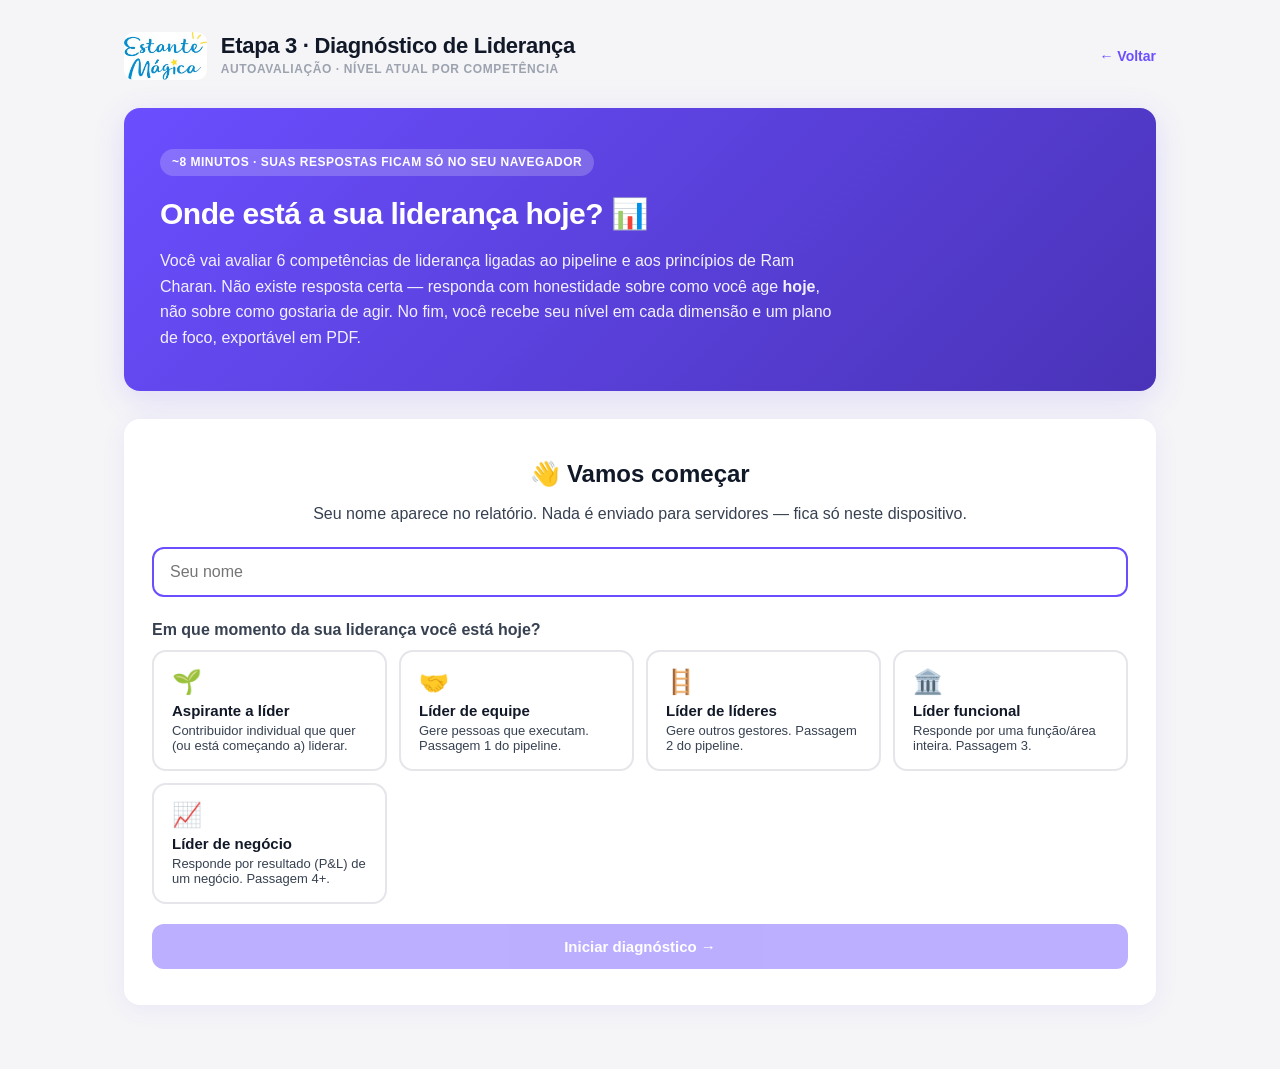
==== diagnostico.html @ eef8ad49 "Trilha de Líderes: Pipeline da Liderança, princípios de Ram Charan e diagnóstico de autoavaliação - " ====
<!DOCTYPE html>
<html lang="pt-BR">
<head>
<meta charset="UTF-8">
<meta name="viewport" content="width=device-width, initial-scale=1.0">
<title>Diagnóstico de Liderança | Trilha de Líderes</title>
<link rel="stylesheet" href="css/base.css">
<link rel="stylesheet" href="css/lideres.css">
<link rel="icon" href="logo_EM.png">
</head>
<body>
<div class="ec-wrap">

  <header class="ec-header no-print">
    <div class="ec-brand">
      <img src="logo_EM.png" alt="Estante Mágica" class="ec-logo"
           onerror="this.outerHTML='<div class=&quot;ec-logo-fallback&quot;>📚</div>'">
      <div class="ec-brand-text">
        <h1>Etapa 3 · Diagnóstico de Liderança</h1>
        <p>Autoavaliação · nível atual por competência</p>
      </div>
    </div>
    <a class="ec-back" href="index.html">← Voltar</a>
  </header>

  <!-- TELA DE ENTRADA -->
  <section id="tela-entrada">
    <div class="ec-hero">
      <span class="tag">~8 minutos · suas respostas ficam só no seu navegador</span>
      <h2>Onde está a sua liderança hoje? 📊</h2>
      <p>Você vai avaliar 6 competências de liderança ligadas ao pipeline e aos princípios de Ram Charan. Não existe resposta certa — responda com honestidade sobre como você age <strong>hoje</strong>, não sobre como gostaria de agir. No fim, você recebe seu nível em cada dimensão e um plano de foco, exportável em PDF.</p>
    </div>
    <div class="entrada-card">
      <h2>👋 Vamos começar</h2>
      <p>Seu nome aparece no relatório. Nada é enviado para servidores — fica só neste dispositivo.</p>
      <input type="text" id="in-nome" class="campo" placeholder="Seu nome" maxlength="40" autocomplete="name">

      <p style="text-align:left;font-weight:700;margin:6px 0 8px">Em que momento da sua liderança você está hoje?</p>
      <div class="nivel-grid" id="nivel-grid"></div>

      <button id="btn-iniciar" class="btn btn-primary btn-lg btn-block" style="margin-top:16px" disabled>Iniciar diagnóstico →</button>
    </div>
  </section>

  <!-- QUESTIONÁRIO -->
  <section id="tela-quiz" style="display:none">
    <div class="stepper no-print" id="stepper"></div>
    <div class="prog-wrap no-print"><div class="fill" id="prog"></div></div>
    <h2 id="sec-titulo" style="font-size:22px;margin-bottom:6px"></h2>
    <p id="sec-sub" style="color:var(--cinza-400);margin-bottom:20px"></p>
    <div id="perguntas"></div>
    <div class="sec-nav no-print" style="display:flex;justify-content:space-between;gap:12px;margin-top:8px">
      <button id="btn-voltar" class="btn btn-ghost btn-lg">← Voltar</button>
      <button id="btn-avancar" class="btn btn-primary btn-lg" disabled>Avançar →</button>
    </div>
  </section>

  <!-- RELATÓRIO -->
  <section id="tela-relatorio" style="display:none"></section>

</div>

<script src="js/diagnostico-data.js"></script>
<script src="js/diagnostico.js"></script>
</body>
</html>
---- css/base.css ----
:root{
  --roxo:#6B4EFF;
  --roxo-claro:#EFEAFF;
  --roxo-escuro:#4A33B8;
  --amarelo:#FFD54A;
  --rosa:#FF6B9D;
  --verde:#22C55E;
  --vermelho:#EF4444;
  --laranja:#F59E0B;
  --cinza-100:#F5F5F7;
  --cinza-200:#E5E5EA;
  --cinza-400:#9CA3AF;
  --cinza-700:#374151;
  --cinza-900:#111827;
  --branco:#FFFFFF;
  --sombra:0 4px 24px rgba(107,78,255,0.08);
  --sombra-hover:0 8px 32px rgba(107,78,255,0.16);
  --radius:16px;
}
*{box-sizing:border-box;margin:0;padding:0}
html{scroll-behavior:smooth}
body{
  font-family:-apple-system,BlinkMacSystemFont,"Segoe UI",Roboto,sans-serif;
  background:var(--cinza-100);
  color:var(--cinza-900);
  line-height:1.6;
  min-height:100vh;
}
.layout{display:grid;grid-template-columns:280px 1fr;min-height:100vh}

/* SIDEBAR */
.sidebar{
  background:var(--branco);
  border-right:1px solid var(--cinza-200);
  padding:24px 16px;
  position:sticky;top:0;height:100vh;overflow-y:auto;
}
.logo{display:flex;align-items:center;gap:10px;padding:0 8px 24px;border-bottom:1px solid var(--cinza-200);margin-bottom:16px}
.logo-icon{width:36px;height:36px;border-radius:10px;background:linear-gradient(135deg,var(--roxo),var(--rosa));display:flex;align-items:center;justify-content:center;color:white;font-weight:700}
.logo h2{font-size:15px;color:var(--cinza-900)}
.logo p{font-size:11px;color:var(--cinza-400);text-transform:uppercase;letter-spacing:0.5px}
.nav-section{margin-bottom:24px}
.nav-title{font-size:11px;text-transform:uppercase;letter-spacing:0.8px;color:var(--cinza-400);padding:0 12px;margin-bottom:8px;font-weight:600}
.nav-item{
  display:flex;align-items:center;gap:12px;
  padding:10px 12px;border-radius:10px;
  color:var(--cinza-700);text-decoration:none;font-size:14px;
  cursor:pointer;transition:all .2s;
  margin-bottom:2px;
}
.nav-item:hover{background:var(--roxo-claro);color:var(--roxo)}
.nav-item.active{background:var(--roxo);color:white}
.nav-item .num{
  width:22px;height:22px;border-radius:6px;
  background:var(--cinza-100);
  display:flex;align-items:center;justify-content:center;
  font-size:11px;font-weight:600;
}
.nav-item.active .num{background:rgba(255,255,255,0.25)}
.progress-mini{padding:12px;background:var(--roxo-claro);border-radius:12px;margin-top:16px}
.progress-mini-label{font-size:12px;color:var(--roxo-escuro);font-weight:600;margin-bottom:6px}
.progress-bar{height:6px;background:white;border-radius:99px;overflow:hidden}
.progress-fill{height:100%;background:linear-gradient(90deg,var(--roxo),var(--rosa));width:0;transition:width .4s}
.progress-text{font-size:11px;color:var(--roxo-escuro);margin-top:4px}

/* MAIN */
.main{padding:40px 56px;max-width:1100px}
.module{display:none;animation:fadeIn .3s}
.module.active{display:block}
@keyframes fadeIn{from{opacity:0;transform:translateY(8px)}to{opacity:1;transform:translateY(0)}}

.module-header{margin-bottom:32px}
.module-tag{
  display:inline-block;padding:4px 10px;
  background:var(--roxo-claro);color:var(--roxo);
  font-size:11px;font-weight:600;text-transform:uppercase;
  letter-spacing:0.5px;border-radius:99px;margin-bottom:12px;
}
.module h1{font-size:32px;font-weight:700;letter-spacing:-0.5px;margin-bottom:8px}
.module-subtitle{font-size:16px;color:var(--cinza-400)}

.card{
  background:var(--branco);
  border-radius:var(--radius);
  padding:28px;
  box-shadow:var(--sombra);
  margin-bottom:20px;
}
.card h2{font-size:20px;margin-bottom:12px;display:flex;align-items:center;gap:10px}
.card h3{font-size:16px;margin:16px 0 8px;color:var(--cinza-700)}
.card p{color:var(--cinza-700);margin-bottom:12px}
.card .icon{font-size:24px}

.info-grid{display:grid;grid-template-columns:repeat(2,1fr);gap:16px;margin-top:16px}
.info-box{
  padding:20px;border-radius:12px;
  background:var(--cinza-100);
  border-left:4px solid var(--roxo);
}
.info-box h4{font-size:13px;text-transform:uppercase;letter-spacing:0.5px;color:var(--cinza-400);margin-bottom:6px}
.info-box p{margin:0;color:var(--cinza-900);font-weight:500}

.pill{display:inline-block;padding:4px 12px;border-radius:99px;font-size:12px;font-weight:600}
.pill-verde{background:#DCFCE7;color:#166534}
.pill-amarelo{background:#FEF3C7;color:#92400E}
.pill-vermelho{background:#FEE2E2;color:#991B1B}
.pill-roxo{background:var(--roxo-claro);color:var(--roxo-escuro)}

/* CHECKLIST */
.check-block{margin-bottom:24px}
.check-block-title{font-weight:600;font-size:15px;margin-bottom:10px;color:var(--cinza-900);display:flex;align-items:center;gap:8px}
.check-item{
  display:flex;align-items:flex-start;gap:12px;
  padding:10px 14px;border-radius:10px;
  margin-bottom:6px;cursor:pointer;
  transition:background .15s;
}
.check-item:hover{background:var(--cinza-100)}
.check-item input[type=checkbox]{
  appearance:none;-webkit-appearance:none;
  width:20px;height:20px;border:2px solid var(--cinza-200);
  border-radius:6px;cursor:pointer;flex-shrink:0;
  position:relative;margin-top:1px;transition:all .15s;
}
.check-item input[type=checkbox]:checked{background:var(--roxo);border-color:var(--roxo)}
.check-item input[type=checkbox]:checked::after{
  content:"✓";color:white;font-size:13px;font-weight:700;
  position:absolute;top:50%;left:50%;transform:translate(-50%,-50%);
}
.check-item input[type=checkbox]:checked ~ .check-label{text-decoration:line-through;color:var(--cinza-400)}
.check-label{font-size:14px;color:var(--cinza-700);flex:1}

/* TIMELINE / CADENCIA */
.timeline{display:flex;flex-direction:column;gap:0;margin:24px 0}
.timeline-day{
  display:grid;grid-template-columns:120px 1fr;gap:24px;
  padding:20px 0;border-bottom:1px solid var(--cinza-200);
  position:relative;
}
.timeline-day:last-child{border-bottom:none}
.timeline-marker{display:flex;flex-direction:column;align-items:center;gap:8px}
.day-badge{
  width:80px;padding:12px 0;border-radius:12px;
  background:var(--roxo);color:white;
  text-align:center;font-weight:700;
}
.day-badge.urgent{background:linear-gradient(135deg,var(--vermelho),var(--rosa))}
.day-badge.warning{background:linear-gradient(135deg,var(--laranja),var(--amarelo));color:var(--cinza-900)}
.day-badge.go{background:linear-gradient(135deg,var(--verde),#10B981)}
.day-badge .big{font-size:24px;line-height:1;display:block}
.day-badge .small{font-size:10px;text-transform:uppercase;letter-spacing:0.5px;opacity:0.9}
.day-content h4{font-size:16px;margin-bottom:8px}
.day-actions{display:flex;flex-direction:column;gap:6px;margin-top:8px}
.action-line{
  display:flex;align-items:flex-start;gap:8px;
  font-size:13px;color:var(--cinza-700);
}
.action-line::before{content:"→";color:var(--roxo);font-weight:700}
.day-tag{display:inline-block;font-size:11px;padding:2px 8px;border-radius:99px;background:var(--roxo-claro);color:var(--roxo-escuro);margin-left:8px;font-weight:600}

/* TABS */
.tabs{display:flex;gap:4px;background:var(--cinza-100);padding:4px;border-radius:12px;margin-bottom:20px;flex-wrap:wrap}
.tab{
  padding:10px 16px;border-radius:8px;cursor:pointer;
  font-size:13px;font-weight:600;color:var(--cinza-400);
  transition:all .15s;border:none;background:transparent;flex:1;text-align:center;min-width:120px;
}
.tab:hover{color:var(--roxo)}
.tab.active{background:white;color:var(--roxo);box-shadow:0 2px 6px rgba(0,0,0,0.04)}
.tab-content{display:none}
.tab-content.active{display:block}

/* DISCURSO BOX */
.speech-box{
  background:linear-gradient(135deg,#FAFAFF,#F5F0FF);
  border:1px solid var(--roxo-claro);
  border-radius:12px;padding:20px;margin:12px 0;
  position:relative;
}
.speech-box::before{
  content:"💬";position:absolute;top:-12px;left:20px;
  background:white;padding:4px 8px;border-radius:99px;
  font-size:16px;border:1px solid var(--roxo-claro);
}
.speech-box p{margin-bottom:10px;color:var(--cinza-900);line-height:1.7}
.speech-box em{background:var(--amarelo);padding:1px 5px;border-radius:4px;font-style:normal;font-weight:600}

.alert{
  display:flex;gap:12px;padding:14px 16px;border-radius:10px;
  font-size:13px;margin:12px 0;align-items:flex-start;
}
.alert-warning{background:#FFFBEB;border-left:4px solid var(--amarelo);color:#92400E}
.alert-info{background:#EFF6FF;border-left:4px solid #3B82F6;color:#1E40AF}
.alert-danger{background:#FEF2F2;border-left:4px solid var(--vermelho);color:#991B1B}
.alert-success{background:#F0FDF4;border-left:4px solid var(--verde);color:#166534}
.alert .icon{font-size:18px;flex-shrink:0}

/* TEMPLATES (WhatsApp / Email) */
.template-card{
  background:var(--branco);border:1px solid var(--cinza-200);
  border-radius:12px;padding:20px;margin-bottom:16px;
  transition:box-shadow .2s;
}
.template-card:hover{box-shadow:var(--sombra)}
.template-header{display:flex;justify-content:space-between;align-items:flex-start;gap:12px;margin-bottom:12px;flex-wrap:wrap}
.template-name{font-weight:700;font-size:14px}
.template-code{font-family:"SF Mono",Monaco,monospace;font-size:11px;color:var(--cinza-400);background:var(--cinza-100);padding:2px 8px;border-radius:6px;display:inline-block;margin-top:4px}
.template-body{
  background:#F5F5F7;border-radius:10px;padding:14px;
  font-size:13px;color:var(--cinza-900);white-space:pre-wrap;
  font-family:-apple-system,sans-serif;line-height:1.6;
  max-height:200px;overflow-y:auto;
  border-left:3px solid #25D366;
}
.template-body.email{border-left-color:#3B82F6}
.template-actions{display:flex;gap:8px;margin-top:12px}
.btn{
  padding:8px 14px;border-radius:8px;border:none;
  font-size:12px;font-weight:600;cursor:pointer;
  display:inline-flex;align-items:center;gap:6px;
  transition:all .15s;
}
.btn-primary{background:var(--roxo);color:white}
.btn-primary:hover{background:var(--roxo-escuro)}
.btn-ghost{background:var(--cinza-100);color:var(--cinza-700)}
.btn-ghost:hover{background:var(--cinza-200)}
.btn.copied{background:var(--verde);color:white}

/* QUIZ */
.quiz-q{margin-bottom:20px;padding:20px;background:var(--cinza-100);border-radius:12px}
.quiz-q-title{font-weight:600;margin-bottom:12px;font-size:15px}
.quiz-q-num{display:inline-block;background:var(--roxo);color:white;padding:2px 8px;border-radius:6px;font-size:12px;margin-right:8px}
.quiz-opt{
  display:flex;align-items:center;gap:10px;
  padding:12px 14px;background:white;
  border:2px solid transparent;border-radius:10px;
  cursor:pointer;margin-bottom:6px;
  transition:all .15s;font-size:14px;
}
.quiz-opt:hover{border-color:var(--roxo-claro)}
.quiz-opt.selected{border-color:var(--roxo);background:var(--roxo-claro)}
.quiz-opt.correct{border-color:var(--verde);background:#F0FDF4}
.quiz-opt.wrong{border-color:var(--vermelho);background:#FEF2F2}
.quiz-feedback{padding:12px;border-radius:10px;font-size:13px;margin-top:10px;display:none}
.quiz-feedback.show{display:block}
.quiz-feedback.correct{background:#F0FDF4;color:#166534}
.quiz-feedback.wrong{background:#FEF2F2;color:#991B1B}

/* SCENARIO SIMULATOR */
.scenario{padding:24px;background:linear-gradient(135deg,#FFF,var(--roxo-claro));border-radius:16px;border:1px solid var(--roxo-claro)}
.scenario-context{font-size:15px;line-height:1.7;margin-bottom:20px;padding:16px;background:white;border-radius:10px;border-left:4px solid var(--rosa)}
.scenario-choice{
  display:block;width:100%;text-align:left;
  padding:14px 16px;background:white;border:2px solid var(--cinza-200);
  border-radius:10px;margin-bottom:8px;cursor:pointer;
  font-size:14px;color:var(--cinza-900);
  transition:all .15s;
}
.scenario-choice:hover{border-color:var(--roxo);transform:translateX(4px)}
.scenario-result{margin-top:16px;padding:16px;border-radius:10px;display:none}
.scenario-result.show{display:block;animation:fadeIn .3s}

/* FLASHCARDS */
.flashcards{display:grid;grid-template-columns:repeat(auto-fill,minmax(240px,1fr));gap:16px;margin-top:16px}
.flashcard{
  background:linear-gradient(135deg,var(--roxo),var(--roxo-escuro));
  color:white;border-radius:14px;padding:20px;
  min-height:160px;cursor:pointer;
  display:flex;flex-direction:column;justify-content:space-between;
  transition:transform .25s,box-shadow .25s;
  position:relative;overflow:hidden;
}
.flashcard:hover{transform:translateY(-4px);box-shadow:var(--sombra-hover)}
.flashcard.flipped{background:linear-gradient(135deg,var(--rosa),var(--laranja))}
.flashcard-side{display:block}
.flashcard.flipped .flashcard-front{display:none}
.flashcard:not(.flipped) .flashcard-back{display:none}
.flashcard-front{font-size:16px;font-weight:600;line-height:1.4}
.flashcard-back{font-size:13px;line-height:1.5}
.flashcard-tag{font-size:10px;text-transform:uppercase;letter-spacing:1px;opacity:0.7;margin-bottom:8px;font-weight:700}
.flashcard-hint{font-size:11px;opacity:0.7;margin-top:auto}

/* CALL TO COMPLETE */
.cta-complete{
  background:linear-gradient(135deg,var(--roxo),var(--rosa));
  color:white;padding:32px;border-radius:16px;text-align:center;
  margin-top:24px;
}
.cta-complete h3{font-size:22px;margin-bottom:8px}
.cta-complete p{color:rgba(255,255,255,0.9);margin-bottom:16px}
.btn-white{background:white;color:var(--roxo);padding:12px 24px;font-size:14px;border:none;border-radius:10px;font-weight:700;cursor:pointer}

.stat-row{display:grid;grid-template-columns:repeat(auto-fit,minmax(150px,1fr));gap:14px;margin:16px 0}
.stat{background:var(--cinza-100);padding:14px;border-radius:12px}
.stat-num{font-size:22px;font-weight:700;color:var(--roxo)}
.stat-label{font-size:12px;color:var(--cinza-400);text-transform:uppercase;letter-spacing:0.5px}

/* FOOTER NAV */
.module-footer{
  display:grid;grid-template-columns:1fr 1fr;gap:12px;
  margin-top:40px;padding-top:24px;border-top:1px solid var(--cinza-200);
}
.nav-btn{
  display:flex;align-items:center;gap:14px;padding:16px 20px;
  background:var(--branco);border:1px solid var(--cinza-200);
  border-radius:14px;cursor:pointer;text-align:left;
  transition:all .2s;font-family:inherit;color:var(--cinza-900);
  min-height:72px;
}
.nav-btn:hover:not(:disabled){border-color:var(--roxo);box-shadow:var(--sombra);transform:translateY(-2px)}
.nav-btn:disabled{opacity:0.4;cursor:not-allowed}
.nav-btn-arrow{
  width:36px;height:36px;border-radius:10px;
  background:var(--roxo-claro);color:var(--roxo);
  display:flex;align-items:center;justify-content:center;
  font-size:18px;font-weight:700;flex-shrink:0;
}
.nav-btn-next{justify-content:flex-end;text-align:right}
.nav-btn-next .nav-btn-arrow{background:var(--roxo);color:white;order:2}
.nav-btn-info{flex:1;display:flex;flex-direction:column;gap:2px;overflow:hidden}
.nav-btn-label{font-size:11px;text-transform:uppercase;letter-spacing:0.5px;color:var(--cinza-400);font-weight:600}
.nav-btn-title{font-size:14px;font-weight:600;color:var(--cinza-900);overflow:hidden;text-overflow:ellipsis;white-space:nowrap}
.module-progress-pill{
  display:flex;justify-content:center;align-items:center;gap:8px;
  margin-top:20px;color:var(--cinza-400);font-size:12px;
}
.module-progress-pill .dot{width:6px;height:6px;border-radius:50%;background:var(--cinza-200);transition:all .2s}
.module-progress-pill .dot.active{background:var(--roxo);transform:scale(1.5)}
.module-progress-pill .dot.done{background:var(--roxo-claro)}

@media (max-width:600px){
  .module-footer{grid-template-columns:1fr}
}

/* RESPONSIVE */
@media (max-width:900px){
  .layout{grid-template-columns:1fr}
  .sidebar{position:relative;height:auto;width:100%}
  .main{padding:24px}
  .info-grid{grid-template-columns:1fr}
  .timeline-day{grid-template-columns:1fr;gap:8px}
}

/* =========================================================
   MURAL FC — ajustes específicos do mural colaborativo
   (telao.html + participante.html)
   ========================================================= */

/* ----- HEADER / TOPO (compartilhado) ----- */
.mural-header{
  display:flex;align-items:center;justify-content:space-between;gap:16px;
  flex-wrap:wrap;margin-bottom:28px;
}
.mural-brand{display:flex;align-items:center;gap:14px}
.mural-logo{
  height:48px;width:auto;border-radius:10px;display:block;
}
.mural-logo-fallback{
  width:48px;height:48px;border-radius:12px;
  background:linear-gradient(135deg,var(--roxo),var(--rosa));
  display:flex;align-items:center;justify-content:center;
  font-size:24px;flex-shrink:0;
}
.mural-brand-text h1{font-size:22px;font-weight:700;letter-spacing:-0.3px;line-height:1.2}
.mural-brand-text p{font-size:12px;color:var(--cinza-400);text-transform:uppercase;letter-spacing:0.6px;font-weight:600}

/* ----- SELO "AO VIVO" ----- */
.live-badge{
  display:inline-flex;align-items:center;gap:8px;
  padding:8px 16px;border-radius:99px;
  background:#F0FDF4;color:#166534;
  font-size:13px;font-weight:600;
}
.live-dot{
  width:10px;height:10px;border-radius:50%;
  background:var(--verde);position:relative;flex-shrink:0;
}
.live-dot::after{
  content:"";position:absolute;inset:0;border-radius:50%;
  background:var(--verde);animation:livePulse 1.6s ease-out infinite;
}
@keyframes livePulse{
  0%{transform:scale(1);opacity:.7}
  100%{transform:scale(3);opacity:0}
}

/* ----- PÁGINA DO TELÃO ----- */
.telao-wrap{max-width:1280px;margin:0 auto;padding:32px 40px}
.telao-bloco-info{
  background:linear-gradient(135deg,var(--roxo),var(--roxo-escuro));
  color:white;border-radius:var(--radius);padding:28px 32px;
  margin-bottom:24px;box-shadow:var(--sombra-hover);
}
.telao-bloco-info .bloco-meta{display:flex;align-items:center;gap:12px;margin-bottom:10px;flex-wrap:wrap}
.telao-bloco-info .bloco-pill{
  background:rgba(255,255,255,0.2);padding:4px 12px;border-radius:99px;
  font-size:12px;font-weight:700;text-transform:uppercase;letter-spacing:0.5px;
}
.telao-bloco-info h2{font-size:26px;font-weight:700;margin-bottom:10px}
.telao-bloco-info .prompt{font-size:17px;line-height:1.5;color:rgba(255,255,255,0.92)}

.telao-toolbar{
  display:flex;align-items:center;justify-content:space-between;
  gap:16px;flex-wrap:wrap;margin-bottom:20px;
}
.contador{display:flex;align-items:baseline;gap:10px}
.contador-num{font-size:48px;font-weight:800;color:var(--roxo);line-height:1}
.contador-label{font-size:16px;color:var(--cinza-400);font-weight:600}

/* Grade de contribuições do telão */
.contrib-grid{
  display:grid;grid-template-columns:repeat(2,1fr);gap:16px;
}
.contrib-card{
  background:var(--branco);border-radius:14px;padding:20px 22px;
  box-shadow:var(--sombra);border-left:4px solid var(--roxo);
  animation:fadeIn .3s;
}
.contrib-card .nome{
  font-weight:700;font-size:15px;color:var(--roxo-escuro);
  margin-bottom:8px;display:flex;align-items:center;gap:8px;
}
.contrib-card .nome::before{content:"●";color:var(--rosa);font-size:10px}
.contrib-card .texto{font-size:15px;color:var(--cinza-900);line-height:1.6;white-space:pre-wrap;word-wrap:break-word}

.empty-state{
  text-align:center;padding:60px 20px;color:var(--cinza-400);
  grid-column:1/-1;
}
.empty-state .icon{font-size:48px;display:block;margin-bottom:12px;opacity:.5}
.empty-state p{font-size:16px}

/* Botão limpar bloco */
.btn-danger{background:var(--vermelho);color:white}
.btn-danger:hover{background:#DC2626}

/* ----- PÁGINA DO PARTICIPANTE ----- */
.part-wrap{max-width:640px;margin:0 auto;padding:24px 20px 60px}

/* Tela de entrada */
.entrada{
  background:var(--branco);border-radius:var(--radius);
  padding:36px 28px;box-shadow:var(--sombra);margin-top:20px;text-align:center;
}
.entrada h2{font-size:22px;margin-bottom:8px}
.entrada p{color:var(--cinza-400);margin-bottom:24px;font-size:14px}
.campo-nome{
  width:100%;padding:14px 16px;font-size:16px;
  border:2px solid var(--cinza-200);border-radius:12px;
  font-family:inherit;margin-bottom:16px;transition:border-color .15s;
}
.campo-nome:focus{outline:none;border-color:var(--roxo)}

.btn-lg{
  padding:14px 24px;font-size:15px;font-weight:700;
  border-radius:12px;border:none;cursor:pointer;
  width:100%;transition:all .15s;
  display:inline-flex;align-items:center;justify-content:center;gap:8px;
}
.btn-lg.btn-primary:hover{background:var(--roxo-escuro)}

/* Saudação do participante */
.part-greeting{
  display:flex;align-items:center;justify-content:space-between;gap:12px;
  background:var(--roxo-claro);border-radius:12px;
  padding:12px 18px;margin-bottom:20px;flex-wrap:wrap;
}
.part-greeting .ola{font-size:15px;color:var(--roxo-escuro);font-weight:600}
.part-greeting .ola b{font-weight:800}
.link-trocar{
  background:none;border:none;color:var(--roxo);font-size:13px;
  font-weight:600;cursor:pointer;text-decoration:underline;font-family:inherit;
}

/* Bloco de resposta */
.bloco-card{
  background:var(--branco);border-radius:var(--radius);
  padding:24px;box-shadow:var(--sombra);margin-bottom:20px;
}
.bloco-card .bloco-head{display:flex;align-items:center;gap:10px;margin-bottom:6px;flex-wrap:wrap}
.bloco-card .bloco-num{
  width:30px;height:30px;border-radius:8px;flex-shrink:0;
  background:var(--roxo);color:white;font-weight:700;font-size:14px;
  display:flex;align-items:center;justify-content:center;
}
.bloco-card h3{font-size:18px;font-weight:700}
.bloco-card .prompt{
  font-size:15px;color:var(--cinza-700);line-height:1.6;
  margin:12px 0 16px;
}
.campo-texto{
  width:100%;min-height:120px;padding:14px 16px;font-size:15px;
  border:2px solid var(--cinza-200);border-radius:12px;
  font-family:inherit;line-height:1.5;resize:vertical;
  transition:border-color .15s;
}
.campo-texto:focus{outline:none;border-color:var(--roxo)}
.bloco-actions{display:flex;align-items:center;gap:12px;margin-top:14px;flex-wrap:wrap}
.enviado-ok{
  color:var(--verde);font-weight:700;font-size:14px;
  display:none;align-items:center;gap:6px;
}
.enviado-ok.show{display:inline-flex;animation:fadeIn .3s}

/* Lista das contribuições do time abaixo do bloco (participante) */
.time-list{margin-top:18px;border-top:1px solid var(--cinza-200);padding-top:16px}
.time-list-title{
  font-size:12px;text-transform:uppercase;letter-spacing:0.5px;
  color:var(--cinza-400);font-weight:600;margin-bottom:10px;
}
.time-item{
  background:var(--cinza-100);border-radius:10px;
  padding:10px 14px;margin-bottom:8px;font-size:14px;
}
.time-item .t-nome{font-weight:700;color:var(--roxo-escuro);margin-right:6px}
.time-item .t-texto{color:var(--cinza-700);white-space:pre-wrap}
.time-empty{font-size:13px;color:var(--cinza-400);font-style:italic}

/* ----- RESPONSIVO MURAL ----- */
@media (max-width:900px){
  .contrib-grid{grid-template-columns:1fr}
  .telao-wrap{padding:24px 20px}
  .telao-bloco-info h2{font-size:22px}
  .contador-num{font-size:36px}
}
---- css/lideres.css ----
/* ============================================================
   embarque.css — estilos do Embarque Continuado
   (carregado DEPOIS de base.css)
   ============================================================ */

.ec-wrap{max-width:1080px;margin:0 auto;padding:32px 24px 64px}

/* ---------- HEADER ---------- */
.ec-header{display:flex;align-items:center;justify-content:space-between;gap:16px;flex-wrap:wrap;margin-bottom:28px}
.ec-brand{display:flex;align-items:center;gap:14px}
.ec-logo{height:48px;width:auto;border-radius:10px;display:block}
.ec-logo-fallback{width:48px;height:48px;border-radius:12px;background:linear-gradient(135deg,var(--roxo),var(--rosa));display:flex;align-items:center;justify-content:center;font-size:24px;flex-shrink:0}
.ec-brand-text h1{font-size:22px;font-weight:700;letter-spacing:-0.3px;line-height:1.2}
.ec-brand-text p{font-size:12px;color:var(--cinza-400);text-transform:uppercase;letter-spacing:0.6px;font-weight:600}
.ec-back{display:inline-flex;align-items:center;gap:6px;color:var(--roxo);font-size:14px;font-weight:600;text-decoration:none}
.ec-back:hover{text-decoration:underline}

/* ---------- HERO ---------- */
.ec-hero{background:linear-gradient(135deg,var(--roxo),var(--roxo-escuro));color:white;border-radius:var(--radius);padding:40px 36px;margin-bottom:28px;box-shadow:var(--sombra-hover)}
.ec-hero .tag{display:inline-block;padding:4px 12px;background:rgba(255,255,255,0.2);border-radius:99px;font-size:12px;font-weight:700;text-transform:uppercase;letter-spacing:0.5px;margin-bottom:14px}
.ec-hero h2{font-size:30px;font-weight:800;letter-spacing:-0.5px;margin-bottom:10px}
.ec-hero p{font-size:16px;color:rgba(255,255,255,0.92);max-width:680px}

/* ---------- GRID DE TRILHAS (HUB) ---------- */
.trilhas{display:grid;grid-template-columns:repeat(auto-fit,minmax(280px,1fr));gap:20px}
.trilha{display:flex;flex-direction:column;background:var(--branco);border-radius:var(--radius);padding:26px;box-shadow:var(--sombra);text-decoration:none;color:inherit;border:1px solid var(--cinza-200);transition:transform .2s,box-shadow .2s}
.trilha:hover{transform:translateY(-4px);box-shadow:var(--sombra-hover);border-color:var(--roxo-claro)}
.trilha .ic{width:52px;height:52px;border-radius:14px;display:flex;align-items:center;justify-content:center;font-size:26px;margin-bottom:14px}
.trilha .ic.roxo{background:var(--roxo-claro)}
.trilha .ic.rosa{background:#FFE4EE}
.trilha .ic.amarelo{background:#FEF3C7}
.trilha .ic.verde{background:#DCFCE7}
.trilha h3{font-size:19px;font-weight:700;margin-bottom:6px}
.trilha p{font-size:14px;color:var(--cinza-700);margin-bottom:16px;flex:1}
.trilha .go{font-size:13px;font-weight:700;color:var(--roxo);display:inline-flex;align-items:center;gap:6px}

/* ---------- PASSOS / STEPPER ---------- */
.stepper{display:flex;gap:8px;margin-bottom:24px;flex-wrap:wrap}
.step-pill{flex:1;min-width:120px;padding:12px 14px;border-radius:12px;background:var(--cinza-100);text-align:center;font-size:13px;font-weight:600;color:var(--cinza-400);border:2px solid transparent}
.step-pill.active{background:var(--roxo-claro);color:var(--roxo-escuro);border-color:var(--roxo)}
.step-pill.done{background:#DCFCE7;color:#166534}
.step-pill .n{display:block;font-size:11px;text-transform:uppercase;letter-spacing:0.5px;opacity:.8}

.prog-wrap{height:8px;background:var(--cinza-200);border-radius:99px;overflow:hidden;margin-bottom:24px}
.prog-wrap .fill{height:100%;background:linear-gradient(90deg,var(--roxo),var(--rosa));width:0;transition:width .3s}

/* ---------- TELA DE ENTRADA ---------- */
.entrada-card{background:var(--branco);border-radius:var(--radius);padding:36px 28px;box-shadow:var(--sombra);text-align:center}
.entrada-card h2{font-size:24px;margin-bottom:8px}
.entrada-card p{color:var(--cinza-700);margin-bottom:20px}
.campo{width:100%;padding:14px 16px;font-size:16px;border:2px solid var(--cinza-200);border-radius:12px;font-family:inherit;margin-bottom:14px;transition:border-color .15s}
.campo:focus{outline:none;border-color:var(--roxo)}
.btn-lg{padding:14px 24px;font-size:15px;font-weight:700;border-radius:12px;border:none;cursor:pointer;transition:all .15s;display:inline-flex;align-items:center;justify-content:center;gap:8px}
.btn-block{width:100%}
.btn-primary:hover{background:var(--roxo-escuro)}
.btn-lg:disabled{opacity:.45;cursor:not-allowed}

/* ---------- ITENS LIKERT ---------- */
.q-card{background:var(--branco);border-radius:14px;padding:22px 24px;box-shadow:var(--sombra);margin-bottom:16px;animation:fadeIn .3s}
.q-num{font-size:12px;font-weight:700;color:var(--roxo);text-transform:uppercase;letter-spacing:0.5px;margin-bottom:8px}
.q-text{font-size:17px;font-weight:600;line-height:1.45;margin-bottom:18px}
.likert{display:grid;grid-template-columns:repeat(5,1fr);gap:8px}
.likert button{
  padding:12px 6px;border:2px solid var(--cinza-200);border-radius:10px;background:white;
  cursor:pointer;font-family:inherit;font-size:13px;font-weight:600;color:var(--cinza-700);
  transition:all .15s;display:flex;flex-direction:column;align-items:center;gap:6px;
}
.likert button .dot{width:22px;height:22px;border-radius:50%;border:2px solid var(--cinza-200);transition:all .15s}
.likert button:hover{border-color:var(--roxo-claro)}
.likert button.sel{border-color:var(--roxo);background:var(--roxo-claro);color:var(--roxo-escuro)}
.likert button.sel .dot{background:var(--roxo);border-color:var(--roxo)}
.likert-legend{display:flex;justify-content:space-between;font-size:11px;color:var(--cinza-400);margin-top:8px;font-weight:600}

.sec-nav{display:flex;justify-content:space-between;gap:12px;margin-top:24px}

/* ---------- RELATÓRIO ---------- */
.report-head{background:linear-gradient(135deg,var(--roxo),var(--rosa));color:white;border-radius:var(--radius);padding:32px;margin-bottom:24px}
.report-head .tipo-emoji{font-size:48px;line-height:1}
.report-head h2{font-size:28px;font-weight:800;margin:8px 0 4px}
.report-head .code{font-size:14px;font-weight:700;letter-spacing:2px;opacity:.9}
.report-head .tag-linha{margin-top:8px;font-size:16px;color:rgba(255,255,255,0.95)}
/* marca + metadados do relatório */
.report-brand{display:flex;align-items:center;gap:12px;padding-bottom:18px;margin-bottom:18px;border-bottom:1px solid rgba(255,255,255,0.25)}
.report-logo{height:40px;width:auto;background:#fff;border-radius:8px;padding:5px 8px;display:block}
.report-logo-fb{width:44px;height:44px;border-radius:10px;background:rgba(255,255,255,0.2);display:flex;align-items:center;justify-content:center;font-size:24px}
.report-brand-meta{display:flex;flex-direction:column;line-height:1.25}
.report-brand-meta strong{font-size:16px;font-weight:800}
.report-brand-meta span{font-size:12px;text-transform:uppercase;letter-spacing:0.6px;opacity:.9}
.report-meta{display:flex;flex-wrap:wrap;gap:10px;margin-top:18px}
.report-meta span{background:rgba(255,255,255,0.18);padding:7px 14px;border-radius:99px;font-size:14px}
.report-meta strong{font-weight:700}

.report-section{background:var(--branco);border-radius:var(--radius);padding:28px;box-shadow:var(--sombra);margin-bottom:20px}
.report-section h3{font-size:19px;font-weight:700;margin-bottom:14px;display:flex;align-items:center;gap:10px}

/* Barras de eixo */
.eixo{margin-bottom:16px}
.eixo-labels{display:flex;justify-content:space-between;font-size:13px;font-weight:600;margin-bottom:6px}
.eixo-labels .on{color:var(--roxo-escuro)}
.eixo-labels .off{color:var(--cinza-400)}
.eixo-bar{height:14px;background:var(--cinza-100);border-radius:99px;position:relative;overflow:hidden}
.eixo-bar .seg{position:absolute;top:0;bottom:0;background:linear-gradient(90deg,var(--roxo),var(--rosa))}
.eixo-pct{font-size:11px;color:var(--cinza-400);margin-top:4px;text-align:right}

ul.lista-check{list-style:none;display:flex;flex-direction:column;gap:8px}
ul.lista-check li{display:flex;gap:10px;align-items:flex-start;font-size:14px;color:var(--cinza-700)}
ul.lista-check li::before{content:"✔";color:var(--verde);font-weight:700;flex-shrink:0}
ul.lista-watch li::before{content:"⚠";color:var(--laranja)}

/* QP no relatório */
.qp-box{display:flex;align-items:center;gap:24px;flex-wrap:wrap}
.qp-ring{--p:0;width:120px;height:120px;border-radius:50%;flex-shrink:0;
  background:conic-gradient(var(--roxo) calc(var(--p)*1%),var(--cinza-200) 0);
  display:flex;align-items:center;justify-content:center;position:relative}
.qp-ring::after{content:"";position:absolute;inset:12px;background:white;border-radius:50%}
.qp-ring span{position:relative;font-size:26px;font-weight:800;color:var(--roxo-escuro)}

/* Sabotadores */
.sab-card{border:1px solid var(--cinza-200);border-radius:12px;padding:16px 18px;margin-bottom:12px}
.sab-card .sab-h{display:flex;align-items:center;gap:10px;font-weight:700;font-size:16px;margin-bottom:6px}
.sab-card .sab-h .rank{margin-left:auto;font-size:12px;background:var(--roxo-claro);color:var(--roxo-escuro);padding:2px 10px;border-radius:99px;font-weight:700}
.sab-card p{font-size:14px;color:var(--cinza-700);margin:4px 0}
.sab-card .anti{background:#F0FDF4;border-left:3px solid var(--verde);padding:8px 12px;border-radius:8px;font-size:13px;color:#166534;margin-top:8px}

/* Mapa de desenvolvimento */
.dev-grid{display:grid;grid-template-columns:1fr 1fr;gap:16px}
.dev-col h4{font-size:13px;text-transform:uppercase;letter-spacing:0.5px;color:var(--cinza-400);margin-bottom:10px}
.dev-item{background:var(--cinza-100);border-radius:10px;padding:12px 14px;margin-bottom:8px;border-left:4px solid var(--roxo)}
.dev-item .dn{font-weight:700;font-size:14px;margin-bottom:2px}
.dev-item .dd{font-size:13px;color:var(--cinza-700)}

/* Relatório do gestor */
.gestor-box{background:linear-gradient(135deg,#FAFAFF,#F5F0FF);border:1px solid var(--roxo-claro);border-radius:12px;padding:20px}

/* Ações do relatório */
.report-actions{display:flex;gap:12px;flex-wrap:wrap;margin:24px 0}

/* ---------- ROTINA (Bloco 1) ---------- */
.acc{background:var(--branco);border-radius:14px;box-shadow:var(--sombra);margin-bottom:14px;overflow:hidden}
.acc-head{display:flex;align-items:center;gap:14px;padding:20px 24px;cursor:pointer;user-select:none}
.acc-head .ic{font-size:26px}
.acc-head h3{font-size:18px;font-weight:700;flex:1}
.acc-head .chev{transition:transform .25s;color:var(--cinza-400);font-size:20px}
.acc.open .acc-head .chev{transform:rotate(180deg)}
.acc-body{display:none;padding:0 24px 24px;animation:fadeIn .25s}
.acc.open .acc-body{display:block}
.acc-body p{color:var(--cinza-700);margin-bottom:12px}
.acc-body h4{font-size:15px;margin:16px 0 8px;color:var(--cinza-900)}

/* Tabela de agenda */
.agenda{width:100%;border-collapse:collapse;margin:12px 0;font-size:14px}
.agenda th,.agenda td{text-align:left;padding:10px 12px;border-bottom:1px solid var(--cinza-200)}
.agenda th{font-size:12px;text-transform:uppercase;letter-spacing:0.5px;color:var(--cinza-400)}
.agenda .hora{font-weight:700;color:var(--roxo-escuro);white-space:nowrap}
.agenda tr .bloco-tag{display:inline-block;padding:2px 10px;border-radius:99px;font-size:12px;font-weight:600}

/* mini-quiz inline */
.miniq{background:var(--cinza-100);border-radius:12px;padding:18px;margin:14px 0}
.miniq .q{font-weight:600;margin-bottom:10px}
.miniq .opt{display:block;width:100%;text-align:left;padding:10px 14px;background:white;border:2px solid var(--cinza-200);border-radius:10px;margin-bottom:6px;cursor:pointer;font-size:14px;font-family:inherit;transition:all .15s}
.miniq .opt:hover{border-color:var(--roxo-claro)}
.miniq .opt.correct{border-color:var(--verde);background:#F0FDF4}
.miniq .opt.wrong{border-color:var(--vermelho);background:#FEF2F2}
.miniq .fb{font-size:13px;margin-top:8px;display:none}
.miniq .fb.show{display:block}

/* ---------- ARENA (jogos) ---------- */
.game-grid{display:grid;grid-template-columns:repeat(auto-fit,minmax(260px,1fr));gap:20px}

/* PERGUNTADOS */
.cat-grid{display:grid;grid-template-columns:repeat(auto-fit,minmax(140px,1fr));gap:12px;margin:16px 0}
.cat{padding:20px 14px;border-radius:14px;text-align:center;cursor:pointer;color:white;font-weight:700;transition:transform .15s;border:none;font-family:inherit;font-size:15px}
.cat:hover{transform:translateY(-3px)}
.cat .ce{font-size:30px;display:block;margin-bottom:8px}
.cat[data-done="1"]{opacity:.55}
.pgame{background:var(--branco);border-radius:var(--radius);padding:28px;box-shadow:var(--sombra)}
.pgame .pq{font-size:20px;font-weight:700;margin:8px 0 20px;line-height:1.4}
.pgame .popt{display:block;width:100%;text-align:left;padding:14px 18px;background:white;border:2px solid var(--cinza-200);border-radius:12px;margin-bottom:10px;cursor:pointer;font-size:15px;font-family:inherit;transition:all .15s}
.pgame .popt:hover{border-color:var(--roxo)}
.pgame .popt.correct{border-color:var(--verde);background:#F0FDF4}
.pgame .popt.wrong{border-color:var(--vermelho);background:#FEF2F2}
.scorebar{display:flex;justify-content:space-between;align-items:center;margin-bottom:8px;font-weight:700;color:var(--roxo-escuro)}

/* CODINOMES */
.cod-setup .time-row{display:flex;gap:16px;flex-wrap:wrap;margin:12px 0}
.codgrid{display:grid;grid-template-columns:repeat(5,1fr);gap:10px;margin:16px 0}
.codcard{aspect-ratio:5/3;border-radius:12px;border:2px solid var(--cinza-200);background:white;display:flex;align-items:center;justify-content:center;text-align:center;padding:6px;font-weight:700;font-size:14px;cursor:pointer;transition:all .15s;user-select:none}
.codcard:hover{border-color:var(--roxo)}
.codcard.reveal-azul{background:#3B82F6;color:white;border-color:#3B82F6;cursor:default}
.codcard.reveal-vermelho{background:var(--vermelho);color:white;border-color:var(--vermelho);cursor:default}
.codcard.reveal-neutro{background:var(--cinza-200);color:var(--cinza-700);cursor:default}
.codcard.reveal-morte{background:var(--cinza-900);color:white;border-color:var(--cinza-900);cursor:default}
.codcard.spy-azul{box-shadow:inset 0 0 0 3px #3B82F6}
.codcard.spy-vermelho{box-shadow:inset 0 0 0 3px var(--vermelho)}
.codcard.spy-neutro{box-shadow:inset 0 0 0 3px var(--cinza-400)}
.codcard.spy-morte{box-shadow:inset 0 0 0 3px var(--cinza-900);background:var(--cinza-100)}
.placar{display:flex;gap:16px;align-items:center;justify-content:center;margin:12px 0;flex-wrap:wrap}
.placar .pt{padding:8px 18px;border-radius:12px;font-weight:800;font-size:18px;color:white}
.placar .pt.azul{background:#3B82F6}
.placar .pt.vermelho{background:var(--vermelho)}
.turno{text-align:center;font-weight:700;margin:8px 0;font-size:16px}

/* ---------- IMPRESSÃO ---------- */
@media print{
  body{background:white}
  .no-print{display:none !important}
  .ec-wrap{max-width:none;padding:0}
  .report-section,.report-head{box-shadow:none;border:1px solid #ddd;break-inside:avoid}
  .report-head{-webkit-print-color-adjust:exact;print-color-adjust:exact}
}

/* ---------- RESPONSIVO ---------- */
@media (max-width:720px){
  .dev-grid{grid-template-columns:1fr}
  .likert button{font-size:11px;padding:10px 2px}
  .codgrid{gap:6px}
  .codcard{font-size:11px}
  .ec-hero h2{font-size:24px}
}

/* ===== Codinomes — controles e modo contra a máquina ===== */
.cod-field{margin:12px 0}
.cod-field-label{display:block;font-size:12px;text-transform:uppercase;letter-spacing:.5px;color:var(--cinza-400);font-weight:600;margin-bottom:6px}
.cod-segment{display:inline-flex;gap:4px;background:var(--cinza-100);padding:4px;border-radius:12px;flex-wrap:wrap}
.cod-modebtn,.cod-diffbtn{border:none;background:transparent;padding:8px 14px;border-radius:9px;font-weight:600;font-size:14px;color:var(--cinza-700);cursor:pointer;transition:all .15s}
.cod-modebtn:hover,.cod-diffbtn:hover{color:var(--roxo)}
.cod-modebtn.active{background:var(--roxo);color:white;box-shadow:0 2px 6px rgba(107,78,255,.3)}
.cod-diffbtn.active{background:white;color:var(--roxo);box-shadow:0 2px 6px rgba(0,0,0,.06)}

.cod-rules{margin:12px 0;border:1px solid var(--cinza-200);border-radius:12px;padding:0 14px;background:var(--cinza-100)}
.cod-rules summary{cursor:pointer;font-weight:700;padding:12px 0;color:var(--cinza-900);user-select:none}
.cod-rules ul{margin:4px 0 12px;padding-left:20px}
.cod-rules li{color:var(--cinza-700);font-size:14px;margin-bottom:8px;line-height:1.5}
.cod-rules-cpu{font-size:14px;color:var(--cinza-700);background:var(--roxo-claro);border-radius:10px;padding:10px 12px;margin:0 0 12px;line-height:1.5}

.cod-clue{text-align:center;margin:10px 0;font-size:17px;font-weight:700;min-height:0}
.cod-clue:not(:empty){padding:14px 16px;border-radius:14px;min-height:24px}
.cod-clue.azul{background:#EAF1FF;color:#1D4ED8;border:2px solid #BFD4FF}
.cod-clue.vermelho{background:#FEECEC;color:#B91C1C;border:2px solid #FBC9C9}
.cod-tent{display:inline-block;margin-left:10px;font-size:13px;font-weight:600;opacity:.8}

.cod-log{margin:16px auto 0;max-width:560px}
.cod-log h4{font-size:12px;text-transform:uppercase;letter-spacing:.5px;color:var(--cinza-400);margin-bottom:8px}
.cod-log-line{font-size:13px;color:var(--cinza-700);padding:5px 10px;border-radius:8px;margin-bottom:3px;background:var(--cinza-100)}

.codcard.reveal-azul,.codcard.reveal-vermelho,.codcard.reveal-neutro,.codcard.reveal-morte{animation:codpop .25s ease}
@keyframes codpop{0%{transform:scale(.9)}60%{transform:scale(1.04)}100%{transform:scale(1)}}

/* ===== Perguntados — menu de modos ===== */
.pg-top{display:flex;justify-content:space-between;align-items:center;gap:12px;margin-bottom:8px}
.pg-menu{border:1px solid var(--cinza-200);background:white;color:var(--cinza-700);padding:6px 12px;border-radius:9px;font-weight:600;font-size:13px;cursor:pointer;font-family:inherit}
.pg-menu:hover{border-color:var(--roxo);color:var(--roxo)}
.pg-modes{display:grid;grid-template-columns:repeat(auto-fit,minmax(180px,1fr));gap:12px;margin:16px 0}
.pg-modecard{display:flex;flex-direction:column;align-items:flex-start;gap:4px;text-align:left;padding:18px;border:2px solid var(--cinza-200);border-radius:14px;background:white;cursor:pointer;font-family:inherit;transition:all .15s}
.pg-modecard:hover{border-color:var(--roxo);transform:translateY(-2px)}
.pg-modecard.sel{border-color:var(--roxo);background:var(--roxo-claro)}
.pg-modecard .pg-mc-emoji{font-size:30px}
.pg-modecard strong{font-size:16px;color:var(--cinza-900)}
.pg-modecard .pg-mc-desc{font-size:13px;color:var(--cinza-700)}
.pg-vs-rules{font-size:13px;color:var(--cinza-700);background:var(--roxo-claro);border-radius:10px;padding:10px 12px;margin:12px 0;line-height:1.5}

/* ===== Perguntados — roleta vs máquina ===== */
.pg-board{display:flex;gap:12px;flex-wrap:wrap;justify-content:center;margin:8px 0 4px}
.pg-player{flex:1;min-width:160px;background:var(--cinza-100);border-radius:12px;padding:10px 12px;text-align:center}
.pg-player-name{font-weight:700;font-size:14px;color:var(--cinza-900)}
.pg-crowns{display:flex;gap:6px;justify-content:center;margin-top:8px}
.pg-crown{width:34px;height:34px;display:flex;align-items:center;justify-content:center;border-radius:9px;border:2px dashed var(--cinza-200);background:white;font-size:16px;filter:grayscale(1);opacity:.5;transition:all .2s}
.pg-crown.on{filter:none;opacity:1;color:white;border-style:solid;transform:scale(1.05);box-shadow:0 2px 8px rgba(0,0,0,.12)}
.pg-turn{text-align:center;font-size:16px;margin:14px 0;min-height:24px;color:var(--cinza-900)}

.roleta{position:relative;width:280px;height:280px;margin:8px auto 4px;max-width:80vw}
.roleta-pointer{position:absolute;top:-4px;left:50%;transform:translateX(-50%);z-index:3;width:0;height:0;border-left:14px solid transparent;border-right:14px solid transparent;border-top:24px solid var(--cinza-900);filter:drop-shadow(0 2px 2px rgba(0,0,0,.25))}
.roleta-disc{width:100%;height:100%;border-radius:50%;position:relative;border:8px solid white;box-shadow:0 8px 24px rgba(0,0,0,.18),0 0 0 4px var(--cinza-200);transition:transform 4s cubic-bezier(.15,.62,.2,1)}
.roleta-emoji{position:absolute;top:50%;left:50%;font-size:26px;line-height:1;filter:drop-shadow(0 1px 1px rgba(0,0,0,.3))}
.roleta-hub{position:absolute;top:50%;left:50%;width:56px;height:56px;transform:translate(-50%,-50%);background:white;border-radius:50%;display:flex;align-items:center;justify-content:center;font-size:24px;box-shadow:0 2px 8px rgba(0,0,0,.2)}

.pg-qbox{background:white;border:2px solid var(--cinza-200);border-radius:14px;padding:18px;margin:12px 0}
.pg-qbox .pq{font-size:18px;font-weight:700;margin-bottom:14px;line-height:1.4}
.pg-qbox .pq.pq-sm{font-size:15px;color:var(--cinza-700)}
.pg-qbox .popt{display:block;width:100%;text-align:left;padding:13px 16px;background:white;border:2px solid var(--cinza-200);border-radius:12px;margin-bottom:10px;cursor:pointer;font-size:15px;font-family:inherit;transition:all .15s}
.pg-qbox .popt:hover{border-color:var(--roxo)}
.pg-qbox .popt.correct{border-color:var(--verde);background:#F0FDF4}
.pg-qbox .popt.wrong{border-color:var(--vermelho);background:#FEF2F2}
.pg-maq{margin-top:6px;font-weight:700;font-size:15px;color:var(--cinza-400)}
.pg-maq.ok{color:var(--verde)}
.pg-maq.no{color:var(--vermelho)}
.pg-fim.win{background:linear-gradient(135deg,var(--verde),#10B981)}
.pg-fim.lose{background:linear-gradient(135deg,var(--cinza-400),var(--cinza-700))}

@media(max-width:520px){
  .roleta{width:240px;height:240px}
  .roleta-emoji{font-size:22px}
}

/* ===== Identificação / login leve ===== */
.ec-identity{display:flex;align-items:center;justify-content:space-between;gap:12px;flex-wrap:wrap;
  background:var(--roxo-claro);border:1px solid #DFD7FF;border-radius:12px;padding:10px 14px;margin-bottom:16px;font-size:14px}
.ec-identity .eci-user{color:var(--roxo-escuro)}
.ec-identity .eci-mail{color:var(--cinza-400);font-size:13px;margin-left:4px}
.ec-identity .eci-actions{display:flex;gap:8px;align-items:center;flex-wrap:wrap}
.ec-identity .eci-link{color:var(--roxo);font-weight:600;text-decoration:none;font-size:13px}
.ec-identity .eci-link:hover{text-decoration:underline}
.ec-identity .eci-btn{border:1px solid var(--roxo);background:white;color:var(--roxo);padding:6px 12px;border-radius:9px;font-weight:600;font-size:13px;cursor:pointer;font-family:inherit}
.ec-identity .eci-btn.primary{background:var(--roxo);color:white}
.ec-identity .eci-btn:hover{opacity:.9}

/* ===== Modal de login ===== */
.ec-modal-ov{position:fixed;inset:0;background:rgba(17,24,39,.55);display:flex;align-items:center;justify-content:center;z-index:50;padding:16px}
.ec-modal{background:white;border-radius:16px;padding:24px;max-width:420px;width:100%;box-shadow:0 20px 50px rgba(0,0,0,.3)}
.ec-modal h3{font-size:20px;margin-bottom:6px}
.ec-modal-sub{font-size:13px;color:var(--cinza-700);margin-bottom:16px;line-height:1.5}
.ec-lbl{display:block;font-size:12px;text-transform:uppercase;letter-spacing:.5px;color:var(--cinza-400);font-weight:600;margin:10px 0 4px}
.ec-input{width:100%;padding:11px 14px;border:2px solid var(--cinza-200);border-radius:10px;font-size:15px;font-family:inherit;box-sizing:border-box}
.ec-input:focus{outline:none;border-color:var(--roxo)}
.ec-err{color:var(--vermelho);font-size:13px;font-weight:600;min-height:18px;margin:8px 0 0}
.ec-modal-acts{display:flex;justify-content:flex-end;gap:10px;margin-top:16px}

/* ===== Estatísticas / tabelas ===== */
.res-quem{font-weight:600;color:var(--roxo-escuro)}
.res-stats{display:grid;grid-template-columns:repeat(auto-fit,minmax(110px,1fr));gap:12px;margin:16px 0}
.res-stat{background:var(--cinza-100);border-radius:12px;padding:14px;text-align:center}
.res-stat .rs-num{display:block;font-size:28px;font-weight:800;color:var(--roxo)}
.res-stat .rs-lbl{font-size:12px;color:var(--cinza-700);text-transform:uppercase;letter-spacing:.5px}
.res-acts{display:flex;gap:10px;flex-wrap:wrap}
.res-tab-wrap{overflow-x:auto}
.ec-table{width:100%;border-collapse:collapse;font-size:14px;margin:8px 0}
.ec-table th,.ec-table td{text-align:left;padding:9px 12px;border-bottom:1px solid var(--cinza-200)}
.ec-table th{font-size:12px;text-transform:uppercase;letter-spacing:.5px;color:var(--cinza-400);font-weight:600}
.ec-table tbody tr:hover{background:var(--cinza-100)}

/* ===== Upload de CSV / relatórios ===== */
.ec-file{display:block;margin:12px 0;font-family:inherit;font-size:14px}
.ec-file-status{font-size:13px;color:var(--cinza-700);font-weight:600;min-height:18px}
.rel-cols{display:grid;grid-template-columns:repeat(auto-fit,minmax(280px,1fr));gap:16px}

/* ============================================================
   LÍDERES — estilos específicos (Pipeline · Princípios · Diagnóstico)
   ============================================================ */

/* ---------- Conteúdo editorial ---------- */
.prose{background:var(--branco);border-radius:var(--radius);padding:28px 30px;box-shadow:var(--sombra);margin-bottom:20px}
.prose h3{font-size:20px;font-weight:800;margin-bottom:10px;display:flex;align-items:center;gap:10px}
.prose h4{font-size:15px;font-weight:700;margin:16px 0 6px;color:var(--roxo-escuro)}
.prose p{color:var(--cinza-700);margin-bottom:12px}
.prose ul{margin:6px 0 14px;padding-left:20px}
.prose li{color:var(--cinza-700);margin-bottom:7px}
.prose strong{color:var(--cinza-900)}
.lead-quote{border-left:4px solid var(--roxo);background:var(--roxo-claro);border-radius:0 12px 12px 0;padding:14px 18px;margin:16px 0;color:var(--roxo-escuro);font-size:15px;font-style:italic}

/* ---------- Passagens do Pipeline ---------- */
.passos-intro{display:grid;grid-template-columns:repeat(3,1fr);gap:14px;margin:18px 0}
.dim-card{background:var(--cinza-100);border-radius:14px;padding:18px;border-top:4px solid var(--roxo)}
.dim-card .di{font-size:26px}
.dim-card h4{font-size:15px;margin:6px 0 4px;color:var(--cinza-900)}
.dim-card p{font-size:13px;color:var(--cinza-700);margin:0}

.passagem{background:var(--branco);border-radius:var(--radius);box-shadow:var(--sombra);margin-bottom:16px;overflow:hidden;border:1px solid var(--cinza-200)}
.passagem > summary{list-style:none;cursor:pointer;padding:20px 24px;display:flex;align-items:center;gap:16px;user-select:none}
.passagem > summary::-webkit-details-marker{display:none}
.passagem .pnum{flex-shrink:0;width:46px;height:46px;border-radius:12px;background:linear-gradient(135deg,var(--roxo),var(--rosa));color:white;display:flex;align-items:center;justify-content:center;font-weight:800;font-size:20px}
.passagem .ptit{flex:1}
.passagem .ptit strong{display:block;font-size:17px;color:var(--cinza-900)}
.passagem .ptit span{font-size:13px;color:var(--cinza-400)}
.passagem .pchev{color:var(--cinza-400);font-size:13px;font-weight:700;transition:transform .2s}
.passagem[open] .pchev{transform:rotate(90deg)}
.passagem .pbody{padding:0 24px 22px;border-top:1px solid var(--cinza-200)}
.passagem .ptransition{display:flex;align-items:center;gap:10px;flex-wrap:wrap;margin:16px 0;font-weight:700}
.passagem .ptransition .de{background:var(--cinza-100);color:var(--cinza-700);padding:6px 14px;border-radius:99px;font-size:14px}
.passagem .ptransition .arrow{color:var(--roxo);font-size:18px}
.passagem .ptransition .para{background:var(--roxo);color:white;padding:6px 14px;border-radius:99px;font-size:14px}
.tre-grid{display:grid;grid-template-columns:repeat(3,1fr);gap:14px;margin-top:10px}
.tre-grid .tre{background:var(--cinza-100);border-radius:12px;padding:14px 16px}
.tre-grid .tre h5{font-size:12px;text-transform:uppercase;letter-spacing:.5px;color:var(--roxo);margin-bottom:8px;font-weight:700}
.tre-grid .tre ul{margin:0;padding-left:18px}
.tre-grid .tre li{font-size:13px;color:var(--cinza-700);margin-bottom:6px}
.armadilha{margin-top:14px;background:#FEF2F2;border:1px solid #FECACA;border-radius:12px;padding:12px 16px;font-size:14px;color:#991B1B}
.armadilha strong{color:#7F1D1D}

/* ---------- Cards de princípios (Ram Charan) ---------- */
.princ-grid{display:grid;grid-template-columns:repeat(auto-fit,minmax(260px,1fr));gap:16px;margin:18px 0}
.princ{background:var(--branco);border-radius:14px;padding:20px;box-shadow:var(--sombra);border:1px solid var(--cinza-200)}
.princ .pemoji{font-size:30px}
.princ h4{font-size:16px;margin:8px 0 6px;color:var(--cinza-900)}
.princ p{font-size:14px;color:var(--cinza-700);margin:0}
.proc-row{display:grid;grid-template-columns:repeat(3,1fr);gap:14px;margin:16px 0}
.proc{border-radius:14px;padding:20px;color:white}
.proc.pessoas{background:linear-gradient(135deg,#6B4EFF,#4A33B8)}
.proc.estrategia{background:linear-gradient(135deg,#FF6B9D,#C2255C)}
.proc.operacoes{background:linear-gradient(135deg,#F59E0B,#B45309)}
.proc h4{color:white;font-size:17px;margin:6px 0}
.proc p{color:rgba(255,255,255,.92);font-size:14px;margin:0}

/* ---------- Diagnóstico: seleção de nível ---------- */
.nivel-grid{display:grid;grid-template-columns:repeat(auto-fit,minmax(220px,1fr));gap:12px;margin:8px 0 4px}
.nivel-card{text-align:left;padding:16px 18px;border:2px solid var(--cinza-200);border-radius:14px;background:white;cursor:pointer;font-family:inherit;transition:all .15s}
.nivel-card:hover{border-color:var(--roxo);transform:translateY(-2px)}
.nivel-card.sel{border-color:var(--roxo);background:var(--roxo-claro)}
.nivel-card .ne{font-size:24px}
.nivel-card strong{display:block;font-size:15px;color:var(--cinza-900);margin:6px 0 4px}
.nivel-card span{font-size:13px;color:var(--cinza-700)}

/* ---------- Diagnóstico: barras de resultado ---------- */
.diag-dim{margin-bottom:18px}
.diag-dim .dd-top{display:flex;justify-content:space-between;align-items:baseline;margin-bottom:6px}
.diag-dim .dd-top strong{font-size:15px}
.diag-dim .dd-top .dd-lvl{font-size:13px;font-weight:700}
.diag-bar{height:12px;background:var(--cinza-200);border-radius:99px;overflow:hidden}
.diag-bar .fill{height:100%;border-radius:99px;transition:width .5s}
.diag-dim .dd-desc{font-size:13px;color:var(--cinza-700);margin-top:6px}
.lvl-1{color:var(--vermelho)} .bg-1{background:var(--vermelho)}
.lvl-2{color:var(--laranja)} .bg-2{background:var(--laranja)}
.lvl-3{color:#0EA5E9} .bg-3{background:#0EA5E9}
.lvl-4{color:var(--verde)} .bg-4{background:var(--verde)}

.diag-score{display:flex;align-items:center;gap:20px;flex-wrap:wrap;margin:10px 0 4px}
.diag-score .ring{width:96px;height:96px;border-radius:50%;display:flex;align-items:center;justify-content:center;flex-direction:column;color:white;flex-shrink:0}
.diag-score .ring strong{font-size:26px;line-height:1}
.diag-score .ring span{font-size:11px;text-transform:uppercase;letter-spacing:.5px}
.foco-card{background:var(--roxo-claro);border:1px solid #DFD7FF;border-radius:12px;padding:14px 16px;margin-bottom:10px}
.foco-card h5{font-size:14px;color:var(--roxo-escuro);margin-bottom:4px}
.foco-card p{font-size:13px;color:var(--cinza-700);margin:0}

@media(max-width:720px){
  .passos-intro,.tre-grid,.proc-row{grid-template-columns:1fr}
}
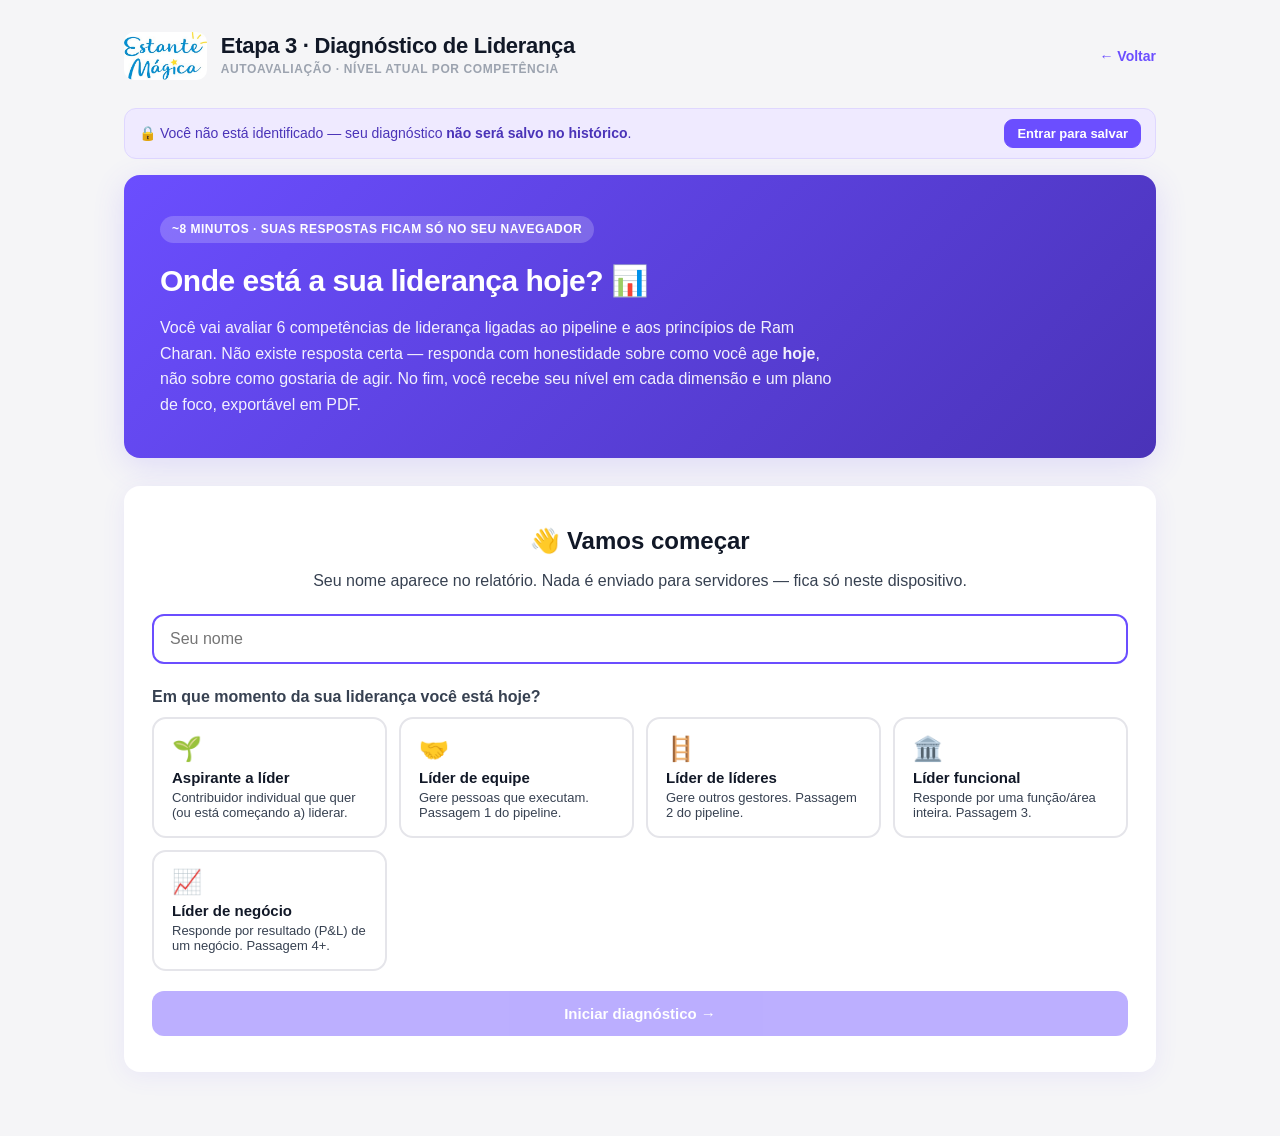
==== commit 4482cebe: "Diagnóstico integrado ao painel de relatórios do gestor - tracking.js: identificação leve (nome+e-ma" ====
--- a/diagnostico.html
+++ b/diagnostico.html
@@ -22,6 +22,8 @@
     </div>
     <a class="ec-back" href="index.html">← Voltar</a>
   </header>
+
+  <div id="ec-identity"></div>
 
   <!-- TELA DE ENTRADA -->
   <section id="tela-entrada">
@@ -60,6 +62,7 @@
 
 </div>
 
+<script src="js/tracking.js"></script>
 <script src="js/diagnostico-data.js"></script>
 <script src="js/diagnostico.js"></script>
 </body>
